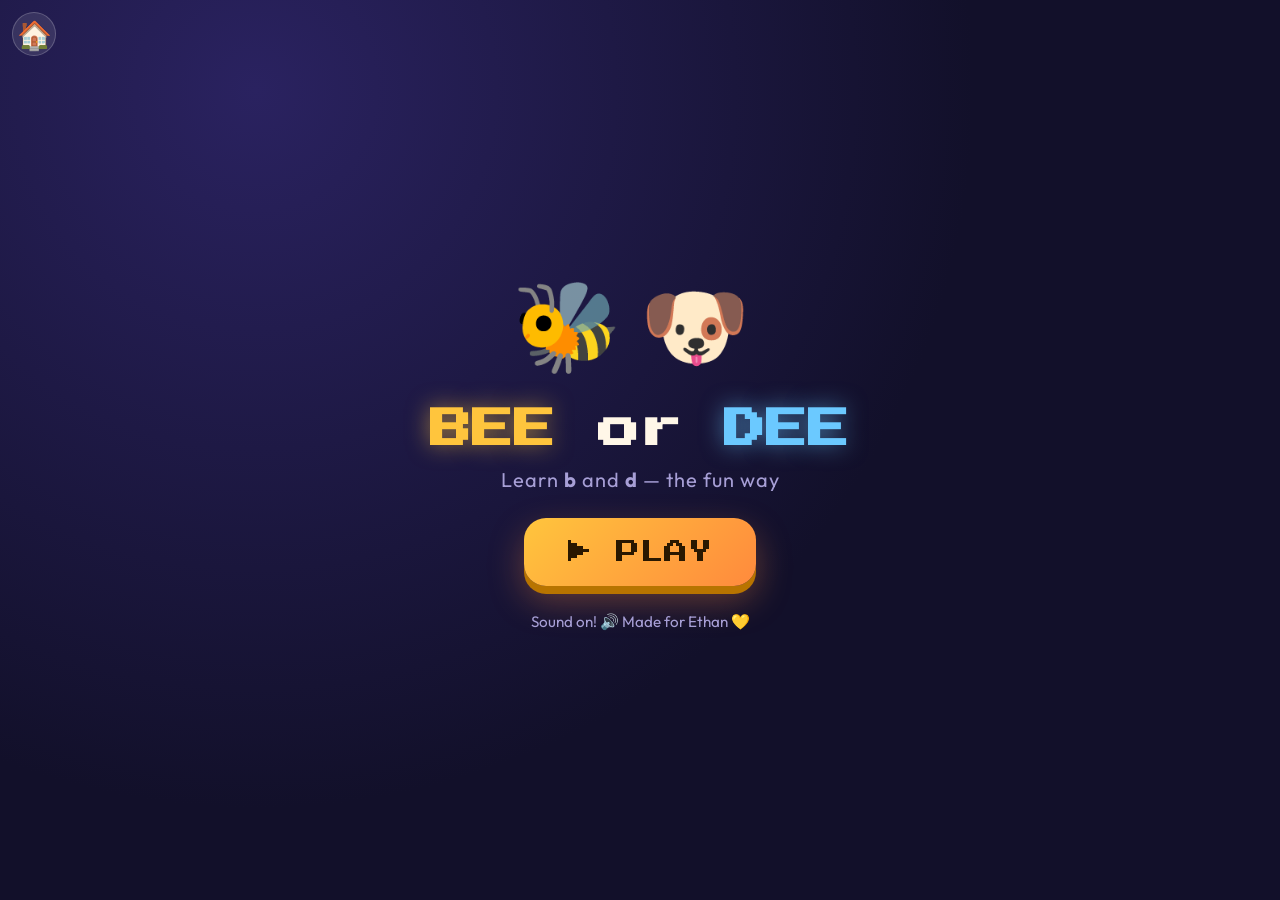
==== bee-or-dee/index.html @ 236ca97c "Add Bee or Dee (b/d phonics game) + repo agent guide Bee or Dee teaches lowercase b vs d through thr" ====
<!DOCTYPE html>
<html lang="en">
<head>
<meta charset="UTF-8">
<meta name="viewport" content="width=device-width, initial-scale=1.0, maximum-scale=1.0, user-scalable=no">
<title>🐝 Bee or Dee!</title>
<style>
  @import url('https://fonts.googleapis.com/css2?family=Press+Start+2P&family=Outfit:wght@400;600;800&display=swap');

  :root {
    --bee: #FFC53D;
    --dog: #6BC9FF;
    --bg: #12102A;
    --bg2: #1E1A44;
    --ink: #FFF7E8;
    --good: #39FF14;
    --soft: #A79FD6;
  }

  * { margin: 0; padding: 0; box-sizing: border-box; }

  html, body { height: 100%; }

  body {
    background: radial-gradient(circle at 20% 10%, #2A2260 0%, var(--bg) 55%),
                radial-gradient(circle at 85% 90%, #3A2065 0%, transparent 60%);
    background-color: var(--bg);
    color: var(--ink);
    font-family: 'Outfit', system-ui, sans-serif;
    overflow: hidden;
    user-select: none;
    -webkit-user-select: none;
    -webkit-tap-highlight-color: transparent;
    touch-action: manipulation;
  }

  /* ── SCREENS ── */
  .screen {
    position: fixed; inset: 0;
    display: none;
    flex-direction: column;
    align-items: center;
    justify-content: center;
    padding: 16px;
    text-align: center;
  }
  .screen.on { display: flex; }

  /* ── START ── */
  .title {
    font-family: 'Press Start 2P', monospace;
    font-size: clamp(1.4rem, 7vw, 2.6rem);
    line-height: 1.5;
    margin-bottom: 6px;
  }
  .title .b { color: var(--bee); text-shadow: 0 0 22px rgba(255,197,61,.55); }
  .title .d { color: var(--dog); text-shadow: 0 0 22px rgba(107,201,255,.55); }
  .sub {
    color: var(--soft);
    font-size: clamp(.95rem, 3.6vw, 1.25rem);
    margin-bottom: 26px;
    letter-spacing: 1px;
  }
  .mascots { font-size: clamp(3rem, 16vw, 5.5rem); margin-bottom: 18px; letter-spacing: 18px; }
  .mascots span { display: inline-block; animation: bob 2.2s ease-in-out infinite; }
  .mascots span:nth-child(2) { animation-delay: .5s; }
  @keyframes bob { 0%,100% { transform: translateY(0) rotate(-4deg);} 50% { transform: translateY(-14px) rotate(4deg);} }

  .big-btn {
    font-family: 'Press Start 2P', monospace;
    font-size: clamp(1rem, 4.5vw, 1.5rem);
    padding: 22px 44px;
    min-height: 64px;
    border: none;
    border-radius: 22px;
    background: linear-gradient(135deg, var(--bee), #FF8A3D);
    color: #2A1800;
    cursor: pointer;
    box-shadow: 0 8px 0 #B87400, 0 14px 34px rgba(255,138,61,.35);
    transition: transform .08s, box-shadow .08s;
    touch-action: manipulation;
  }
  .big-btn:active { transform: translateY(6px); box-shadow: 0 2px 0 #B87400, 0 6px 18px rgba(255,138,61,.3); }
  .made-for { margin-top: 26px; color: var(--soft); font-size: .95rem; }

  /* ── GAME HUD ── */
  .hud {
    position: fixed; top: 0; left: 0; right: 0;
    padding: 14px 66px 8px 66px;
    display: flex; flex-direction: column; align-items: center; gap: 8px;
  }
  .round-label {
    font-family: 'Press Start 2P', monospace;
    font-size: clamp(.55rem, 2.6vw, .8rem);
    color: var(--soft);
    letter-spacing: 1px;
  }
  .stars {
    display: grid;
    grid-template-columns: repeat(9, 13px);
    gap: 6px 5px;
    justify-content: center;
  }
  .star {
    width: 13px; height: 13px; border-radius: 50%;
    background: rgba(255,255,255,.13);
    transition: transform .3s cubic-bezier(.34,1.56,.64,1), background .3s;
  }
  .star.win { background: var(--good); box-shadow: 0 0 10px var(--good); transform: scale(1.35); }
  .star.miss { background: #6E5A9E; }

  /* ── PLAY AREA ── */
  .play {
    display: flex; flex-direction: column;
    align-items: center; justify-content: center;
    gap: clamp(14px, 3.5vh, 30px);
    width: 100%; max-width: 640px;
    margin-top: 46px;
  }
  .ask {
    font-size: clamp(1.05rem, 4.6vw, 1.6rem);
    font-weight: 600;
    color: var(--ink);
    min-height: 1.4em;
  }

  /* prompt stage */
  .stage {
    display: flex; align-items: center; justify-content: center;
    min-height: clamp(140px, 26vh, 210px);
    width: 100%;
  }
  .stage.pop { animation: pop .45s cubic-bezier(.34,1.56,.64,1); }
  @keyframes pop { 0% { transform: scale(.6); opacity: 0; } 100% { transform: scale(1); opacity: 1; } }

  .speaker-btn {
    display: flex; align-items: center; gap: 12px;
    font-size: clamp(2.6rem, 12vw, 4.2rem);
    background: rgba(255,255,255,.07);
    border: 2px solid rgba(255,255,255,.16);
    color: var(--ink);
    border-radius: 28px;
    padding: 18px 34px;
    min-height: 64px;
    cursor: pointer;
    font-family: 'Outfit', sans-serif;
    touch-action: manipulation;
  }
  .speaker-btn:active { transform: scale(.96); }
  .speaker-btn .again { font-size: 1rem; color: var(--soft); font-weight: 600; }

  .word-card { display: flex; flex-direction: column; align-items: center; gap: 6px; }
  .word-emoji { font-size: clamp(3.6rem, 18vw, 6rem); line-height: 1; }
  .word-text {
    font-family: 'Press Start 2P', monospace;
    font-size: clamp(1.6rem, 8vw, 2.6rem);
    letter-spacing: 6px;
  }
  .word-text .blank { color: var(--bee); opacity: .55; }

  /* ── CHOICES ── */
  .choices {
    display: flex; gap: clamp(14px, 4vw, 28px);
    width: 100%; justify-content: center;
    padding: 0 8px;
  }
  .choice {
    flex: 1 1 0; max-width: 230px;
    min-height: 130px;
    display: flex; flex-direction: column;
    align-items: center; justify-content: center; gap: 6px;
    background: rgba(255,255,255,.06);
    border: 3px solid rgba(255,255,255,.14);
    border-radius: 26px;
    padding: 14px 8px;
    cursor: pointer;
    color: var(--ink);
    font-family: 'Outfit', sans-serif;
    transition: transform .1s, border-color .2s, background .2s;
    touch-action: manipulation;
  }
  .choice:active { transform: scale(.95); }
  .choice[data-key="b"] { border-color: rgba(255,197,61,.4); }
  .choice[data-key="d"] { border-color: rgba(107,201,255,.4); }
  .choice .owner-emoji { font-size: clamp(2.8rem, 13vw, 4rem); line-height: 1; }
  .choice .owner-name {
    font-family: 'Press Start 2P', monospace;
    font-size: clamp(.6rem, 2.8vw, .85rem);
    letter-spacing: 1px;
  }
  .choice.correct {
    background: rgba(57,255,20,.16);
    border-color: var(--good);
    animation: cheer .5s ease;
  }
  @keyframes cheer { 0%,100% { transform: scale(1);} 40% { transform: scale(1.12);} }
  .choice.wrong { animation: shake .45s; border-color: #FF5C7A; background: rgba(255,92,122,.12); }
  @keyframes shake {
    0%,100% { transform: translateX(0);}
    20% { transform: translateX(-11px);} 40% { transform: translateX(11px);}
    60% { transform: translateX(-7px);} 80% { transform: translateX(7px);}
  }
  .choices.locked .choice { pointer-events: none; }

  /* ── LETTER SVG ── */
  .letter-svg { width: clamp(90px, 26vw, 140px); height: auto; display: block; }
  .letter-svg .stick { stroke: var(--bee); }
  .letter-svg .ball  { stroke: var(--dog); }
  .letter-svg .part { fill: none; stroke-width: 15; stroke-linecap: round; }
  .stage .letter-svg { width: clamp(120px, 34vw, 190px); }

  /* ── HINT OVERLAY ── */
  .overlay {
    position: fixed; inset: 0;
    background: #0B0920;
    display: none;
    flex-direction: column; align-items: center; justify-content: center;
    gap: clamp(8px, 1.8vh, 16px); padding: 18px; text-align: center;
    z-index: 500;
    overflow-y: auto;
  }
  .overlay.on { display: flex; }
  .overlay > * { flex-shrink: 0; }
  .hint-head {
    font-family: 'Press Start 2P', monospace;
    font-size: clamp(.85rem, 4.2vw, 1.3rem);
  }
  .hint-line { font-size: clamp(1rem, 4.4vw, 1.35rem); color: var(--ink); max-width: 460px; }
  .hint-line b { color: var(--bee); }
  .hint-line i { color: var(--dog); font-style: normal; }

  .draw-wrap { line-height: 0; }
  .draw-wrap svg { width: clamp(80px, 20vw, 116px); height: auto; }
  .draw-wrap .part {
    stroke-dasharray: var(--len);
    stroke-dashoffset: var(--len);
    animation: draw .8s ease forwards;
  }
  @keyframes draw { to { stroke-dashoffset: 0; } }
  .order-badge {
    font-family: 'Press Start 2P', monospace;
    font-size: .7rem; color: var(--soft); letter-spacing: 1px;
  }

  .bed-hint {
    display: flex; align-items: center; gap: 14px;
    background: rgba(255,255,255,.06);
    border: 2px solid rgba(255,255,255,.13);
    border-radius: 20px; padding: 12px 22px;
  }
  .bed-word {
    font-family: 'Press Start 2P', monospace;
    font-size: clamp(1.2rem, 6vw, 1.9rem);
    letter-spacing: 5px;
  }
  .bed-word .b { color: var(--bee); }
  .bed-word .d { color: var(--dog); }
  .bed-cap { font-size: .9rem; color: var(--soft); max-width: 190px; text-align: left; }

  /* ── WIN ── */
  .trophy { font-size: clamp(4.5rem, 22vw, 8rem); animation: bob 2s ease-in-out infinite; }
  .win-score {
    font-family: 'Press Start 2P', monospace;
    font-size: clamp(1rem, 5vw, 1.6rem);
    color: var(--bee);
    line-height: 1.6;
  }
  .win-sub { color: var(--soft); font-size: 1.05rem; max-width: 380px; margin-bottom: 8px; }
  .btn-row { display: flex; gap: 14px; flex-wrap: wrap; justify-content: center; }
  .ghost-btn {
    font-family: 'Outfit', sans-serif; font-weight: 600;
    font-size: 1.05rem; padding: 16px 28px; min-height: 52px;
    border-radius: 18px; cursor: pointer;
    background: rgba(255,255,255,.08);
    border: 2px solid rgba(255,255,255,.2);
    color: var(--ink);
    touch-action: manipulation;
  }
  .ghost-btn:active { transform: scale(.96); }

  #confetti { position: fixed; inset: 0; pointer-events: none; z-index: 900; }

  @media (max-height: 620px) {
    .play { gap: 10px; margin-top: 40px; }
    .stage { min-height: 110px; }
    .choice { min-height: 100px; }
  }
</style>
</head>
<body>

<a href="../" style="position:fixed;top:12px;left:12px;z-index:1000;text-decoration:none;font-size:28px;background:rgba(255,255,255,0.1);border:1px solid rgba(255,255,255,0.2);border-radius:50%;width:44px;height:44px;display:flex;align-items:center;justify-content:center;touch-action:manipulation;" aria-label="Back to Arcade">🏠</a>

<canvas id="confetti"></canvas>

<!-- ══════ START ══════ -->
<section class="screen on" id="screen-start">
  <div class="mascots"><span>🐝</span><span>🐶</span></div>
  <h1 class="title"><span class="b">BEE</span> or <span class="d">DEE</span></h1>
  <p class="sub">Learn <b>b</b> and <b>d</b> — the fun way</p>
  <button class="big-btn" id="btn-play">▶ PLAY</button>
  <p class="made-for">Sound on! 🔊 Made for Ethan 💛</p>
</section>

<!-- ══════ GAME ══════ -->
<section class="screen" id="screen-game">
  <div class="hud">
    <div class="round-label" id="round-label">ROUND 1 · LISTEN</div>
    <div class="stars" id="stars"></div>
  </div>

  <div class="play">
    <div class="ask" id="ask"></div>
    <div class="stage" id="stage"></div>
    <div class="choices" id="choices"></div>
  </div>
</section>

<!-- ══════ HINT ══════ -->
<div class="overlay" id="overlay-hint">
  <div class="hint-head" id="hint-head"></div>
  <div class="draw-wrap" id="hint-draw"></div>
  <div class="order-badge" id="hint-order"></div>
  <div class="hint-line" id="hint-line"></div>
  <div class="bed-hint">
    <span class="bed-word"><span class="b">b</span>e<span class="d">d</span></span>
    <span class="bed-cap">A <b>bed</b> has <b style="color:var(--bee)">b</b> at the head and <b style="color:var(--dog)">d</b> at the feet 🛏️</span>
  </div>
  <button class="big-btn" id="btn-retry">TRY AGAIN</button>
</div>

<!-- ══════ WIN ══════ -->
<section class="screen" id="screen-win">
  <div class="trophy">🏆</div>
  <div class="win-score" id="win-score"></div>
  <p class="win-sub" id="win-sub"></p>
  <div class="btn-row">
    <button class="big-btn" id="btn-again">PLAY AGAIN</button>
    <a class="ghost-btn" href="../" style="text-decoration:none;display:flex;align-items:center;">🏠 Arcade</a>
  </div>
</section>

<script>
'use strict';

/* ════════════════════════════════════════════
   AUDIO — everything is generated, no files
   ════════════════════════════════════════════ */
let actx = null;

function initAudio() {
  if (!actx) {
    const AC = window.AudioContext || window.webkitAudioContext;
    if (AC) actx = new AC();
  }
  if (actx && actx.state === 'suspended') actx.resume();
}

function noiseBuffer(seconds) {
  const len = Math.floor(actx.sampleRate * seconds);
  const buf = actx.createBuffer(1, len, actx.sampleRate);
  const data = buf.getChannelData(0);
  for (let i = 0; i < len; i++) data[i] = Math.random() * 2 - 1;
  return buf;
}

/* Bee: buzzy sawtooth with a wobble */
function playBuzz() {
  if (!actx) return;
  const t = actx.currentTime;
  const osc = actx.createOscillator();
  const lfo = actx.createOscillator();
  const lfoGain = actx.createGain();
  const filter = actx.createBiquadFilter();
  const gain = actx.createGain();

  osc.type = 'sawtooth';
  osc.frequency.setValueAtTime(190, t);
  lfo.type = 'sine';
  lfo.frequency.setValueAtTime(24, t);
  lfoGain.gain.setValueAtTime(55, t);
  filter.type = 'lowpass';
  filter.frequency.setValueAtTime(950, t);

  lfo.connect(lfoGain).connect(osc.frequency);
  osc.connect(filter).connect(gain).connect(actx.destination);

  gain.gain.setValueAtTime(0, t);
  gain.gain.linearRampToValueAtTime(0.22, t + 0.06);
  gain.gain.setValueAtTime(0.22, t + 0.55);
  gain.gain.exponentialRampToValueAtTime(0.001, t + 0.85);

  osc.start(t); lfo.start(t);
  osc.stop(t + 0.9); lfo.stop(t + 0.9);
}

/* Dog: two filtered noise barks */
function playBark() {
  if (!actx) return;
  [0, 0.22].forEach((offset, i) => {
    const t = actx.currentTime + offset;
    const src = actx.createBufferSource();
    src.buffer = noiseBuffer(0.2);
    const filter = actx.createBiquadFilter();
    filter.type = 'bandpass';
    filter.Q.value = 3.2;
    filter.frequency.setValueAtTime(i === 0 ? 780 : 640, t);
    filter.frequency.exponentialRampToValueAtTime(240, t + 0.16);
    const gain = actx.createGain();
    gain.gain.setValueAtTime(0, t);
    gain.gain.linearRampToValueAtTime(0.32, t + 0.015);
    gain.gain.exponentialRampToValueAtTime(0.001, t + 0.18);
    src.connect(filter).connect(gain).connect(actx.destination);
    src.start(t); src.stop(t + 0.2);
  });
}

function tone(freq, start, dur, type, vol) {
  const t = actx.currentTime + start;
  const osc = actx.createOscillator();
  const gain = actx.createGain();
  osc.type = type || 'triangle';
  osc.frequency.setValueAtTime(freq, t);
  gain.gain.setValueAtTime(0, t);
  gain.gain.linearRampToValueAtTime(vol == null ? 0.2 : vol, t + 0.02);
  gain.gain.exponentialRampToValueAtTime(0.001, t + dur);
  osc.connect(gain).connect(actx.destination);
  osc.start(t); osc.stop(t + dur + 0.05);
}

function playCorrect() {
  if (!actx) return;
  [523.25, 659.25, 783.99, 1046.5].forEach((f, i) => tone(f, i * 0.075, 0.28, 'triangle', 0.18));
}

function playWrong() {
  if (!actx) return;
  tone(233.08, 0, 0.2, 'sine', 0.18);
  tone(174.61, 0.14, 0.3, 'sine', 0.16);
}

function playFanfare() {
  if (!actx) return;
  const notes = [523.25, 659.25, 783.99, 1046.5, 783.99, 1046.5, 1318.5];
  notes.forEach((f, i) => tone(f, i * 0.14, 0.4, 'triangle', 0.2));
}

/* Speech — the phonics sound, not the letter name */
function speak(text, rate, pitch) {
  try {
    if (!('speechSynthesis' in window)) return;
    window.speechSynthesis.cancel();
    setTimeout(function () {
      const u = new SpeechSynthesisUtterance(text);
      u.rate = rate == null ? 0.82 : rate;
      u.pitch = pitch == null ? 1.2 : pitch;
      u.volume = 1;
      window.speechSynthesis.speak(u);
    }, 70);
  } catch (e) { /* speech is a bonus, never a blocker */ }
}

/* ════════════════════════════════════════════
   LETTER SHAPES — b is stick-then-ball,
   d is ball-then-stick (left to right)
   ════════════════════════════════════════════ */
const LINE_LEN = 124;
const BALL_LEN = 208;

function letterSVG(letter, animated) {
  const isB = letter === 'b';
  const stickX = isB ? 26 : 74;
  const ballCX = isB ? 60 : 40;
  // b draws the stick first; d draws the ball first
  const stickDelay = isB ? 0.15 : 1.0;
  const ballDelay = isB ? 1.0 : 0.15;
  const anim = function (delay, len) {
    return animated ? ' style="--len:' + len + ';animation-delay:' + delay + 's"' : '';
  };
  return '<svg class="letter-svg" viewBox="0 0 100 140" aria-label="letter ' + letter + '">' +
    '<line class="part stick" x1="' + stickX + '" y1="8" x2="' + stickX + '" y2="132"' + anim(stickDelay, LINE_LEN) + '/>' +
    '<circle class="part ball" cx="' + ballCX + '" cy="99" r="33"' + anim(ballDelay, BALL_LEN) + '/>' +
  '</svg>';
}

/* ════════════════════════════════════════════
   CONTENT
   ════════════════════════════════════════════ */
const OWNER = {
  b: { emoji: '🐝', name: 'BEE', sound: 'buh', play: playBuzz },
  d: { emoji: '🐶', name: 'DOG', sound: 'duh', play: playBark }
};

const WORDS = {
  b: [
    { word: 'bed', emoji: '🛏️' }, { word: 'bat', emoji: '🦇' },
    { word: 'bug', emoji: '🐛' }, { word: 'ball', emoji: '⚽' },
    { word: 'bike', emoji: '🚲' }, { word: 'banana', emoji: '🍌' },
    { word: 'bus', emoji: '🚌' }, { word: 'book', emoji: '📖' }
  ],
  d: [
    { word: 'dog', emoji: '🐶' }, { word: 'duck', emoji: '🦆' },
    { word: 'donut', emoji: '🍩' }, { word: 'door', emoji: '🚪' },
    { word: 'dino', emoji: '🦕' }, { word: 'drum', emoji: '🥁' },
    { word: 'dad', emoji: '👨' }, { word: 'deer', emoji: '🦌' }
  ]
};

const ROUNDS = [
  { id: 'listen', label: 'ROUND 1 · LISTEN', ask: 'Which letter makes that sound?' },
  { id: 'look',   label: 'ROUND 2 · LOOK',   ask: 'Whose letter is this?' },
  { id: 'word',   label: 'ROUND 3 · WORDS',  ask: 'Which letter starts the word?' }
];

const PER_ROUND = 6;
const TOTAL = ROUNDS.length * PER_ROUND;

const PRAISE = ['Yes!', 'Great job!', 'You got it!', 'Nice one!', 'Awesome!', 'Perfect!'];

/* ════════════════════════════════════════════
   STATE
   ════════════════════════════════════════════ */
const state = {
  roundIdx: 0,
  qIdx: 0,
  questions: [],
  firstTry: 0,
  results: [],      // 'win' | 'miss' per completed question
  missedThis: false,
  streak: 0,
  busy: false
};

function shuffle(arr) {
  const a = arr.slice();
  for (let i = a.length - 1; i > 0; i--) {
    const j = Math.floor(Math.random() * (i + 1));
    const t = a[i]; a[i] = a[j]; a[j] = t;
  }
  return a;
}

function buildRound(roundIdx) {
  // Always 3 b's and 3 d's so neither letter dominates
  const answers = shuffle(['b', 'b', 'b', 'd', 'd', 'd']);
  const pools = { b: shuffle(WORDS.b), d: shuffle(WORDS.d) };
  const used = { b: 0, d: 0 };
  return answers.map(function (ans) {
    const q = { answer: ans };
    if (ROUNDS[roundIdx].id === 'word') {
      q.item = pools[ans][used[ans]++ % pools[ans].length];
    }
    return q;
  });
}

/* ════════════════════════════════════════════
   RENDER
   ════════════════════════════════════════════ */
const el = function (id) { return document.getElementById(id); };

function showScreen(id) {
  ['screen-start', 'screen-game', 'screen-win'].forEach(function (s) {
    el(s).classList.toggle('on', s === id);
  });
}

function renderStars() {
  const stars = el('stars');
  stars.innerHTML = '';
  for (let i = 0; i < TOTAL; i++) {
    const dot = document.createElement('div');
    dot.className = 'star' + (state.results[i] ? ' ' + state.results[i] : '');
    stars.appendChild(dot);
  }
}

function currentQuestion() { return state.questions[state.qIdx]; }

function renderQuestion(replay) {
  const round = ROUNDS[state.roundIdx];
  const q = currentQuestion();
  state.busy = false;

  el('round-label').textContent = round.label;
  el('ask').textContent = round.ask;
  renderStars();

  const stage = el('stage');
  const choices = el('choices');
  choices.className = 'choices';
  stage.className = 'stage';
  // restart the pop animation
  void stage.offsetWidth;
  stage.classList.add('pop');

  if (round.id === 'listen') {
    stage.innerHTML =
      '<button class="speaker-btn" id="btn-hear">🔊<span class="again">hear<br>again</span></button>';
    el('btn-hear').addEventListener('pointerdown', function (e) {
      e.preventDefault();
      playPrompt();
    });
    choices.innerHTML = shuffle(['b', 'd']).map(function (k) {
      return '<button class="choice" data-key="' + k + '">' + letterSVG(k, false) + '</button>';
    }).join('');
    setTimeout(playPrompt, replay ? 200 : 450);

  } else if (round.id === 'look') {
    stage.innerHTML = letterSVG(q.answer, false);
    choices.innerHTML = shuffle(['b', 'd']).map(function (k) {
      return '<button class="choice" data-key="' + k + '">' +
        '<span class="owner-emoji">' + OWNER[k].emoji + '</span>' +
        '<span class="owner-name">' + OWNER[k].name + '</span></button>';
    }).join('');
    setTimeout(function () { speak('Whose letter is this?'); }, 300);

  } else {
    const rest = q.item.word.slice(1);
    stage.innerHTML =
      '<div class="word-card">' +
        '<div class="word-emoji">' + q.item.emoji + '</div>' +
        '<div class="word-text"><span class="blank">_</span>' + rest + '</div>' +
      '</div>';
    choices.innerHTML = shuffle(['b', 'd']).map(function (k) {
      return '<button class="choice" data-key="' + k + '">' + letterSVG(k, false) + '</button>';
    }).join('');
    setTimeout(function () { speak(q.item.word, 0.7); }, 300);
  }

  Array.prototype.forEach.call(choices.querySelectorAll('.choice'), function (btn) {
    btn.addEventListener('pointerdown', function (e) {
      e.preventDefault();
      answer(btn, btn.dataset.key);
    });
  });
}

function playPrompt() {
  const q = currentQuestion();
  OWNER[q.answer].play();
  setTimeout(function () { speak(OWNER[q.answer].sound, 0.7, 1.1); }, 700);
}

/* ════════════════════════════════════════════
   ANSWER HANDLING
   ════════════════════════════════════════════ */
function answer(btn, key) {
  if (state.busy) return;
  const q = currentQuestion();
  state.busy = true;
  el('choices').classList.add('locked');

  if (key === q.answer) {
    btn.classList.add('correct');
    playCorrect();
    state.streak++;
    if (!state.missedThis) state.firstTry++;
    state.results[state.roundIdx * PER_ROUND + state.qIdx] = state.missedThis ? 'miss' : 'win';
    renderStars();
    setTimeout(function () {
      speak(PRAISE[Math.floor(Math.random() * PRAISE.length)], 1, 1.3);
    }, 380);
    if (state.streak > 0 && state.streak % 3 === 0) burstConfetti(60);
    setTimeout(nextQuestion, 1250);
  } else {
    btn.classList.add('wrong');
    playWrong();
    state.streak = 0;
    state.missedThis = true;
    setTimeout(function () { showHint(q.answer); }, 500);
  }
}

function nextQuestion() {
  state.missedThis = false;
  state.qIdx++;
  if (state.qIdx >= state.questions.length) {
    state.roundIdx++;
    if (state.roundIdx >= ROUNDS.length) { win(); return; }
    state.qIdx = 0;
    state.questions = buildRound(state.roundIdx);
    announceRound();
    return;
  }
  renderQuestion(false);
}

function announceRound() {
  const round = ROUNDS[state.roundIdx];
  el('round-label').textContent = round.label;
  el('ask').textContent = round.id === 'look' ? 'New game! Look at the letter.' : 'New game! Listen for the word.';
  el('stage').innerHTML = '<div style="font-size:clamp(3rem,16vw,5rem)">' +
    (round.id === 'look' ? '👀' : '📖') + '</div>';
  el('choices').innerHTML = '';
  playFanfare();
  speak(round.id === 'look' ? 'New game. Look at the letter.' : 'New game. Finish the word.', 0.9);
  burstConfetti(50);
  setTimeout(function () { renderQuestion(false); }, 2200);
}

/* ════════════════════════════════════════════
   HINT
   ════════════════════════════════════════════ */
function showHint(letter) {
  const isB = letter === 'b';
  el('hint-head').textContent = 'This one is  ' + letter;
  el('hint-draw').innerHTML = letterSVG(letter, true);
  el('hint-order').textContent = isB ? '1 STICK  →  2 BALL' : '1 BALL  →  2 STICK';
  el('hint-line').innerHTML = isB
    ? 'For <b>b</b> the <b>stick</b> comes first, then the ball.<br><b>b</b> is for 🐝 <b>bee</b> — it says <b>“buh”</b>.'
    : 'For <i>d</i> the <i>ball</i> comes first, then the stick.<br><i>d</i> is for 🐶 <i>dog</i> — it says <i>“duh”</i>.';
  el('overlay-hint').classList.add('on');
  setTimeout(function () {
    speak(isB ? 'This is b. Stick first, then the ball. b says buh.'
              : 'This is d. Ball first, then the stick. d says duh.', 0.78);
  }, 350);
}

function hideHint() {
  el('overlay-hint').classList.remove('on');
  renderQuestion(true);
}

/* ════════════════════════════════════════════
   WIN
   ════════════════════════════════════════════ */
function win() {
  showScreen('screen-win');
  el('win-score').innerHTML = state.firstTry + ' / ' + TOTAL + '<br>FIRST TRY';
  el('win-sub').textContent = state.firstTry === TOTAL
    ? 'PERFECT! You know every b and every d. 🌟'
    : 'Great work — every b and d you missed, you figured out. That is how you learn!';
  playFanfare();
  burstConfetti(220);
  setTimeout(function () { speak('Amazing job! You did it!', 0.9, 1.3); }, 400);
}

/* ════════════════════════════════════════════
   CONFETTI
   ════════════════════════════════════════════ */
const cvs = el('confetti');
const ctx = cvs.getContext('2d');
let bits = [];
const COLORS = ['#FFC53D', '#6BC9FF', '#39FF14', '#FF6BD6', '#FFF7E8'];

function sizeCanvas() {
  cvs.width = window.innerWidth;
  cvs.height = window.innerHeight;
}
sizeCanvas();
window.addEventListener('resize', sizeCanvas);

function burstConfetti(count) {
  for (let i = 0; i < count; i++) {
    bits.push({
      x: Math.random() * cvs.width,
      y: -20 - Math.random() * cvs.height * 0.3,
      vx: (Math.random() - 0.5) * 3,
      vy: 2 + Math.random() * 4,
      size: 5 + Math.random() * 7,
      rot: Math.random() * Math.PI,
      spin: (Math.random() - 0.5) * 0.25,
      color: COLORS[Math.floor(Math.random() * COLORS.length)]
    });
  }
}

function tick() {
  ctx.clearRect(0, 0, cvs.width, cvs.height);
  bits = bits.filter(function (p) { return p.y < cvs.height + 40; });
  bits.forEach(function (p) {
    p.x += p.vx; p.y += p.vy; p.vy += 0.05; p.rot += p.spin;
    ctx.save();
    ctx.translate(p.x, p.y);
    ctx.rotate(p.rot);
    ctx.fillStyle = p.color;
    ctx.fillRect(-p.size / 2, -p.size / 2, p.size, p.size * 0.6);
    ctx.restore();
  });
  requestAnimationFrame(tick);
}
tick();

/* ════════════════════════════════════════════
   BOOT
   ════════════════════════════════════════════ */
function startGame() {
  initAudio();
  state.roundIdx = 0;
  state.qIdx = 0;
  state.firstTry = 0;
  state.results = [];
  state.missedThis = false;
  state.streak = 0;
  state.questions = buildRound(0);
  showScreen('screen-game');
  renderQuestion(false);
}

el('btn-play').addEventListener('pointerdown', function (e) { e.preventDefault(); startGame(); });
el('btn-again').addEventListener('pointerdown', function (e) { e.preventDefault(); startGame(); });
el('btn-retry').addEventListener('pointerdown', function (e) { e.preventDefault(); hideHint(); });

// Expose a little state for automated play-testing
window.__game = state;
</script>
</body>
</html>
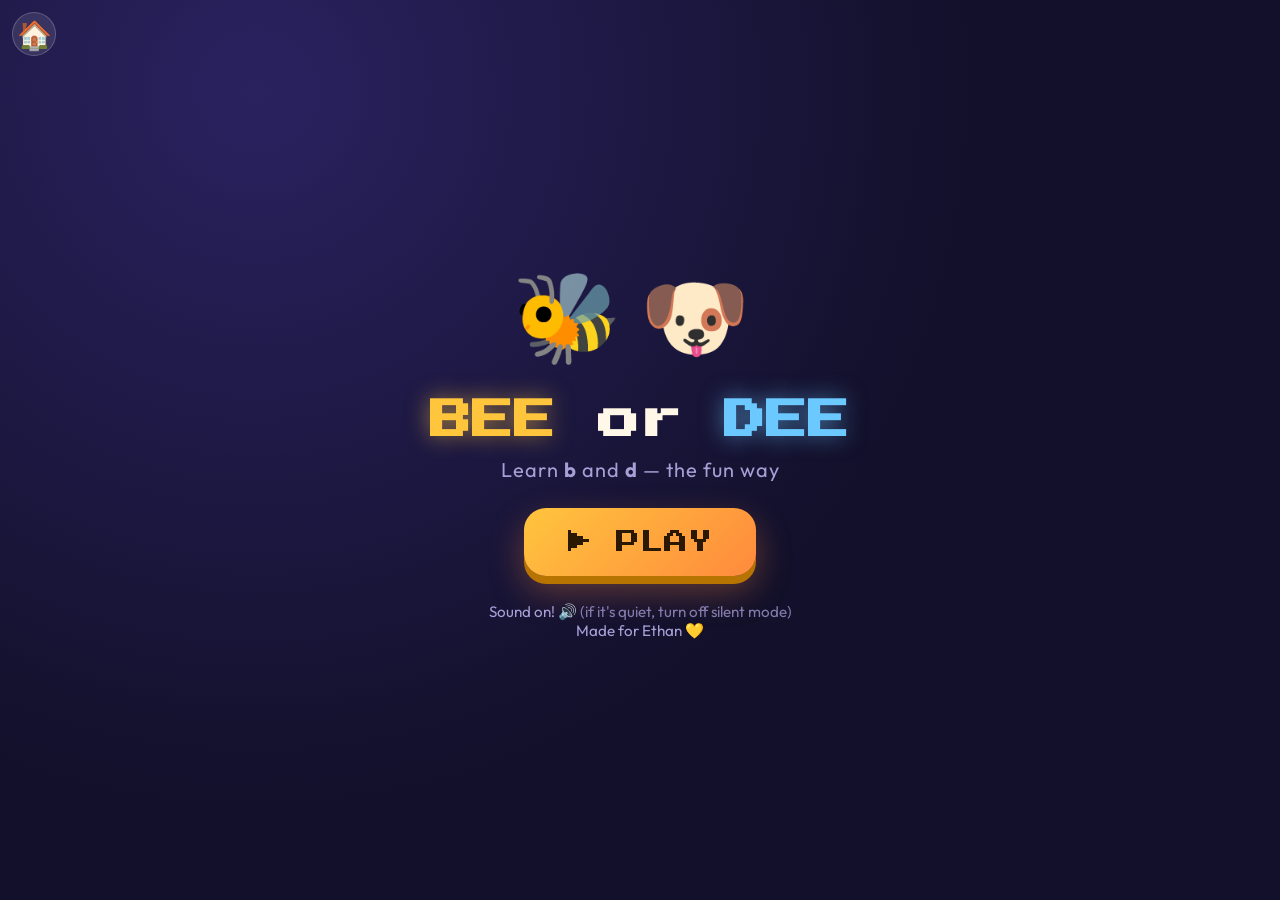
==== commit e9f32320: "Bee or Dee: fix silent audio on iOS, plain black letters, animal on every round Audio (the reported " ====
--- a/bee-or-dee/index.html
+++ b/bee-or-dee/index.html
@@ -182,7 +182,7 @@
   .choice:active { transform: scale(.95); }
   .choice[data-key="b"] { border-color: rgba(255,197,61,.4); }
   .choice[data-key="d"] { border-color: rgba(107,201,255,.4); }
-  .choice .owner-emoji { font-size: clamp(2.8rem, 13vw, 4rem); line-height: 1; }
+  .choice .owner-emoji { font-size: clamp(2.2rem, 10vw, 3.2rem); line-height: 1; }
   .choice .owner-name {
     font-family: 'Press Start 2P', monospace;
     font-size: clamp(.6rem, 2.8vw, .85rem);
@@ -202,12 +202,29 @@
   }
   .choices.locked .choice { pointer-events: none; }
 
-  /* ── LETTER SVG ── */
-  .letter-svg { width: clamp(90px, 26vw, 140px); height: auto; display: block; }
-  .letter-svg .stick { stroke: var(--bee); }
-  .letter-svg .ball  { stroke: var(--dog); }
-  .letter-svg .part { fill: none; stroke-width: 15; stroke-linecap: round; }
-  .stage .letter-svg { width: clamp(120px, 34vw, 190px); }
+  /* ── LETTER SVG — plain black on paper, exactly how a book shows it ── */
+  .letter-svg { width: clamp(64px, 18vw, 96px); height: auto; display: block; }
+  .letter-svg .part { fill: none; stroke: #14121F; stroke-width: 15; stroke-linecap: round; }
+  .letter-tile {
+    background: #FFFDF7;
+    border-radius: 16px;
+    padding: 10px 16px;
+    display: inline-flex;
+    box-shadow: 0 4px 14px rgba(0,0,0,.28);
+  }
+  .stage .letter-svg { width: clamp(96px, 27vw, 150px); }
+  .stage .letter-tile { padding: 16px 26px; border-radius: 22px; }
+
+  /* reveal card shown after a correct answer */
+  .reveal { display: flex; flex-direction: column; align-items: center; gap: 10px; }
+  .reveal-row { display: flex; align-items: center; gap: clamp(10px, 3vw, 20px); }
+  .reveal-emoji { font-size: clamp(3rem, 15vw, 4.6rem); line-height: 1; }
+  .reveal-name {
+    font-family: 'Press Start 2P', monospace;
+    font-size: clamp(.7rem, 3.2vw, 1rem);
+    color: var(--good);
+    letter-spacing: 2px;
+  }
 
   /* ── HINT OVERLAY ── */
   .overlay {
@@ -230,7 +247,8 @@
   .hint-line i { color: var(--dog); font-style: normal; }
 
   .draw-wrap { line-height: 0; }
-  .draw-wrap svg { width: clamp(80px, 20vw, 116px); height: auto; }
+  .draw-wrap .letter-tile { padding: 12px 20px; }
+  .draw-wrap svg { width: clamp(70px, 18vw, 104px); height: auto; }
   .draw-wrap .part {
     stroke-dasharray: var(--len);
     stroke-dashoffset: var(--len);
@@ -252,9 +270,11 @@
     font-family: 'Press Start 2P', monospace;
     font-size: clamp(1.2rem, 6vw, 1.9rem);
     letter-spacing: 5px;
-  }
-  .bed-word .b { color: var(--bee); }
-  .bed-word .d { color: var(--dog); }
+    background: #FFFDF7;
+    color: #14121F;
+    padding: 8px 14px;
+    border-radius: 12px;
+  }
   .bed-cap { font-size: .9rem; color: var(--soft); max-width: 190px; text-align: left; }
 
   /* ── WIN ── */
@@ -299,7 +319,7 @@
   <h1 class="title"><span class="b">BEE</span> or <span class="d">DEE</span></h1>
   <p class="sub">Learn <b>b</b> and <b>d</b> — the fun way</p>
   <button class="big-btn" id="btn-play">▶ PLAY</button>
-  <p class="made-for">Sound on! 🔊 Made for Ethan 💛</p>
+  <p class="made-for">Sound on! 🔊 <span style="opacity:.75">(if it's quiet, turn off silent mode)</span><br>Made for Ethan 💛</p>
 </section>
 
 <!-- ══════ GAME ══════ -->
@@ -347,13 +367,64 @@
    AUDIO — everything is generated, no files
    ════════════════════════════════════════════ */
 let actx = null;
-
+let audioPrimed = false;
+
+/* iOS routes plain Web Audio through the "ambient" session, which the physical
+   silent switch mutes. Opting into "playback" makes the game audible with the
+   ringer off — the single most common cause of a silent game on an iPad. */
+function setPlaybackSession() {
+  try {
+    if (navigator.audioSession) navigator.audioSession.type = 'playback';
+  } catch (e) { /* not supported — nothing to do */ }
+}
+
+/* MUST run synchronously inside a real user gesture. iOS grants the audio
+   unlock to the gesture itself, so anything deferred by a timer is too late. */
 function initAudio() {
+  setPlaybackSession();
   if (!actx) {
     const AC = window.AudioContext || window.webkitAudioContext;
     if (AC) actx = new AC();
   }
-  if (actx && actx.state === 'suspended') actx.resume();
+  if (!actx) return;
+  if (actx.state === 'suspended') actx.resume();
+  if (audioPrimed) return;
+  audioPrimed = true;
+
+  // A one-sample silent buffer is what actually unlocks Web Audio on iOS.
+  try {
+    const src = actx.createBufferSource();
+    src.buffer = actx.createBuffer(1, 1, 22050);
+    src.connect(actx.destination);
+    src.start(0);
+  } catch (e) { /* ignore */ }
+
+  // speechSynthesis needs its own unlock, also inside this same gesture.
+  try {
+    if ('speechSynthesis' in window) {
+      const u = new SpeechSynthesisUtterance(' ');
+      u.volume = 0;
+      window.speechSynthesis.speak(u);
+    }
+  } catch (e) { /* ignore */ }
+}
+
+/* Different mobile browsers grant activation on different events, and
+   preventDefault() on pointerdown can cost us the one we relied on. Listen for
+   all of them; initAudio is idempotent and also re-resumes a context that iOS
+   suspended while the tab was backgrounded. */
+['pointerdown', 'pointerup', 'touchend', 'click', 'keydown'].forEach(function (evt) {
+  document.addEventListener(evt, initAudio, { capture: true, passive: true });
+});
+document.addEventListener('visibilitychange', function () {
+  if (!document.hidden && actx && actx.state === 'suspended') actx.resume();
+});
+
+/* Every sound goes through here so a context iOS quietly suspended gets woken. */
+function audioReady() {
+  if (!actx) return false;
+  if (actx.state === 'suspended') actx.resume();
+  return true;
 }
 
 function noiseBuffer(seconds) {
@@ -366,7 +437,7 @@
 
 /* Bee: buzzy sawtooth with a wobble */
 function playBuzz() {
-  if (!actx) return;
+  if (!audioReady()) return;
   const t = actx.currentTime;
   const osc = actx.createOscillator();
   const lfo = actx.createOscillator();
@@ -396,7 +467,7 @@
 
 /* Dog: two filtered noise barks */
 function playBark() {
-  if (!actx) return;
+  if (!audioReady()) return;
   [0, 0.22].forEach((offset, i) => {
     const t = actx.currentTime + offset;
     const src = actx.createBufferSource();
@@ -429,18 +500,18 @@
 }
 
 function playCorrect() {
-  if (!actx) return;
+  if (!audioReady()) return;
   [523.25, 659.25, 783.99, 1046.5].forEach((f, i) => tone(f, i * 0.075, 0.28, 'triangle', 0.18));
 }
 
 function playWrong() {
-  if (!actx) return;
+  if (!audioReady()) return;
   tone(233.08, 0, 0.2, 'sine', 0.18);
   tone(174.61, 0.14, 0.3, 'sine', 0.16);
 }
 
 function playFanfare() {
-  if (!actx) return;
+  if (!audioReady()) return;
   const notes = [523.25, 659.25, 783.99, 1046.5, 783.99, 1046.5, 1318.5];
   notes.forEach((f, i) => tone(f, i * 0.14, 0.4, 'triangle', 0.2));
 }
@@ -449,14 +520,23 @@
 function speak(text, rate, pitch) {
   try {
     if (!('speechSynthesis' in window)) return;
-    window.speechSynthesis.cancel();
-    setTimeout(function () {
+    const synth = window.speechSynthesis;
+    const say = function () {
       const u = new SpeechSynthesisUtterance(text);
       u.rate = rate == null ? 0.82 : rate;
       u.pitch = pitch == null ? 1.2 : pitch;
       u.volume = 1;
-      window.speechSynthesis.speak(u);
-    }, 70);
+      synth.speak(u);
+    };
+    // Only defer when we actually have to interrupt something — Chrome drops an
+    // utterance spoken in the same tick as cancel(), but iOS needs the common
+    // idle path to stay synchronous.
+    if (synth.speaking || synth.pending) {
+      synth.cancel();
+      setTimeout(say, 60);
+    } else {
+      say();
+    }
   } catch (e) { /* speech is a bonus, never a blocker */ }
 }
 
@@ -483,12 +563,23 @@
   '</svg>';
 }
 
+/* Letters always appear as black-on-paper, the way they look in a book. */
+function letterTile(letter, animated) {
+  return '<span class="letter-tile">' + letterSVG(letter, animated) + '</span>';
+}
+
+/* Say the sound AND the letter name AND the animal — every round. */
+function speakLetter(letter, tail) {
+  const o = OWNER[letter];
+  speak(o.sound + '. ' + letter + ' for ' + o.word + '. ' + (tail || ''), 0.78);
+}
+
 /* ════════════════════════════════════════════
    CONTENT
    ════════════════════════════════════════════ */
 const OWNER = {
-  b: { emoji: '🐝', name: 'BEE', sound: 'buh', play: playBuzz },
-  d: { emoji: '🐶', name: 'DOG', sound: 'duh', play: playBark }
+  b: { emoji: '🐝', name: 'BEE', word: 'bee', sound: 'buh', play: playBuzz },
+  d: { emoji: '🐶', name: 'DOG', word: 'dog', sound: 'duh', play: playBark }
 };
 
 const WORDS = {
@@ -601,13 +692,11 @@
       e.preventDefault();
       playPrompt();
     });
-    choices.innerHTML = shuffle(['b', 'd']).map(function (k) {
-      return '<button class="choice" data-key="' + k + '">' + letterSVG(k, false) + '</button>';
-    }).join('');
+    choices.innerHTML = shuffle(['b', 'd']).map(letterChoiceHTML).join('');
     setTimeout(playPrompt, replay ? 200 : 450);
 
   } else if (round.id === 'look') {
-    stage.innerHTML = letterSVG(q.answer, false);
+    stage.innerHTML = letterTile(q.answer, false);
     choices.innerHTML = shuffle(['b', 'd']).map(function (k) {
       return '<button class="choice" data-key="' + k + '">' +
         '<span class="owner-emoji">' + OWNER[k].emoji + '</span>' +
@@ -622,9 +711,7 @@
         '<div class="word-emoji">' + q.item.emoji + '</div>' +
         '<div class="word-text"><span class="blank">_</span>' + rest + '</div>' +
       '</div>';
-    choices.innerHTML = shuffle(['b', 'd']).map(function (k) {
-      return '<button class="choice" data-key="' + k + '">' + letterSVG(k, false) + '</button>';
-    }).join('');
+    choices.innerHTML = shuffle(['b', 'd']).map(letterChoiceHTML).join('');
     setTimeout(function () { speak(q.item.word, 0.7); }, 300);
   }
 
@@ -634,6 +721,29 @@
       answer(btn, btn.dataset.key);
     });
   });
+}
+
+function showReveal(letter) {
+  const o = OWNER[letter];
+  const stage = el('stage');
+  stage.classList.remove('pop');
+  void stage.offsetWidth;
+  stage.classList.add('pop');
+  stage.innerHTML =
+    '<div class="reveal">' +
+      '<div class="reveal-row">' + letterTile(letter, false) +
+        '<span class="reveal-emoji">' + o.emoji + '</span>' +
+      '</div>' +
+      '<div class="reveal-name">' + letter + '  =  ' + o.name + '</div>' +
+    '</div>';
+}
+
+function letterChoiceHTML(k) {
+  return '<button class="choice" data-key="' + k + '">' +
+    letterTile(k, false) +
+    '<span class="owner-emoji">' + OWNER[k].emoji + '</span>' +
+    '<span class="owner-name">' + OWNER[k].name + '</span>' +
+  '</button>';
 }
 
 function playPrompt() {
@@ -658,11 +768,15 @@
     if (!state.missedThis) state.firstTry++;
     state.results[state.roundIdx * PER_ROUND + state.qIdx] = state.missedThis ? 'miss' : 'win';
     renderStars();
+    showReveal(q.answer);
+    // Confirm every answer the same way: the animal, the letter, and both
+    // the sound and the letter's name.
+    setTimeout(function () { OWNER[q.answer].play(); }, 450);
     setTimeout(function () {
-      speak(PRAISE[Math.floor(Math.random() * PRAISE.length)], 1, 1.3);
-    }, 380);
+      speakLetter(q.answer, PRAISE[Math.floor(Math.random() * PRAISE.length)]);
+    }, 1050);
     if (state.streak > 0 && state.streak % 3 === 0) burstConfetti(60);
-    setTimeout(nextQuestion, 1250);
+    setTimeout(nextQuestion, 3400);
   } else {
     btn.classList.add('wrong');
     playWrong();
@@ -705,15 +819,15 @@
 function showHint(letter) {
   const isB = letter === 'b';
   el('hint-head').textContent = 'This one is  ' + letter;
-  el('hint-draw').innerHTML = letterSVG(letter, true);
+  el('hint-draw').innerHTML = letterTile(letter, true);
   el('hint-order').textContent = isB ? '1 STICK  →  2 BALL' : '1 BALL  →  2 STICK';
   el('hint-line').innerHTML = isB
     ? 'For <b>b</b> the <b>stick</b> comes first, then the ball.<br><b>b</b> is for 🐝 <b>bee</b> — it says <b>“buh”</b>.'
     : 'For <i>d</i> the <i>ball</i> comes first, then the stick.<br><i>d</i> is for 🐶 <i>dog</i> — it says <i>“duh”</i>.';
   el('overlay-hint').classList.add('on');
   setTimeout(function () {
-    speak(isB ? 'This is b. Stick first, then the ball. b says buh.'
-              : 'This is d. Ball first, then the stick. d says duh.', 0.78);
+    speak(isB ? 'This is b. Stick first, then the ball. buh. b for bee.'
+              : 'This is d. Ball first, then the stick. duh. d for dog.', 0.78);
   }, 350);
 }
 
